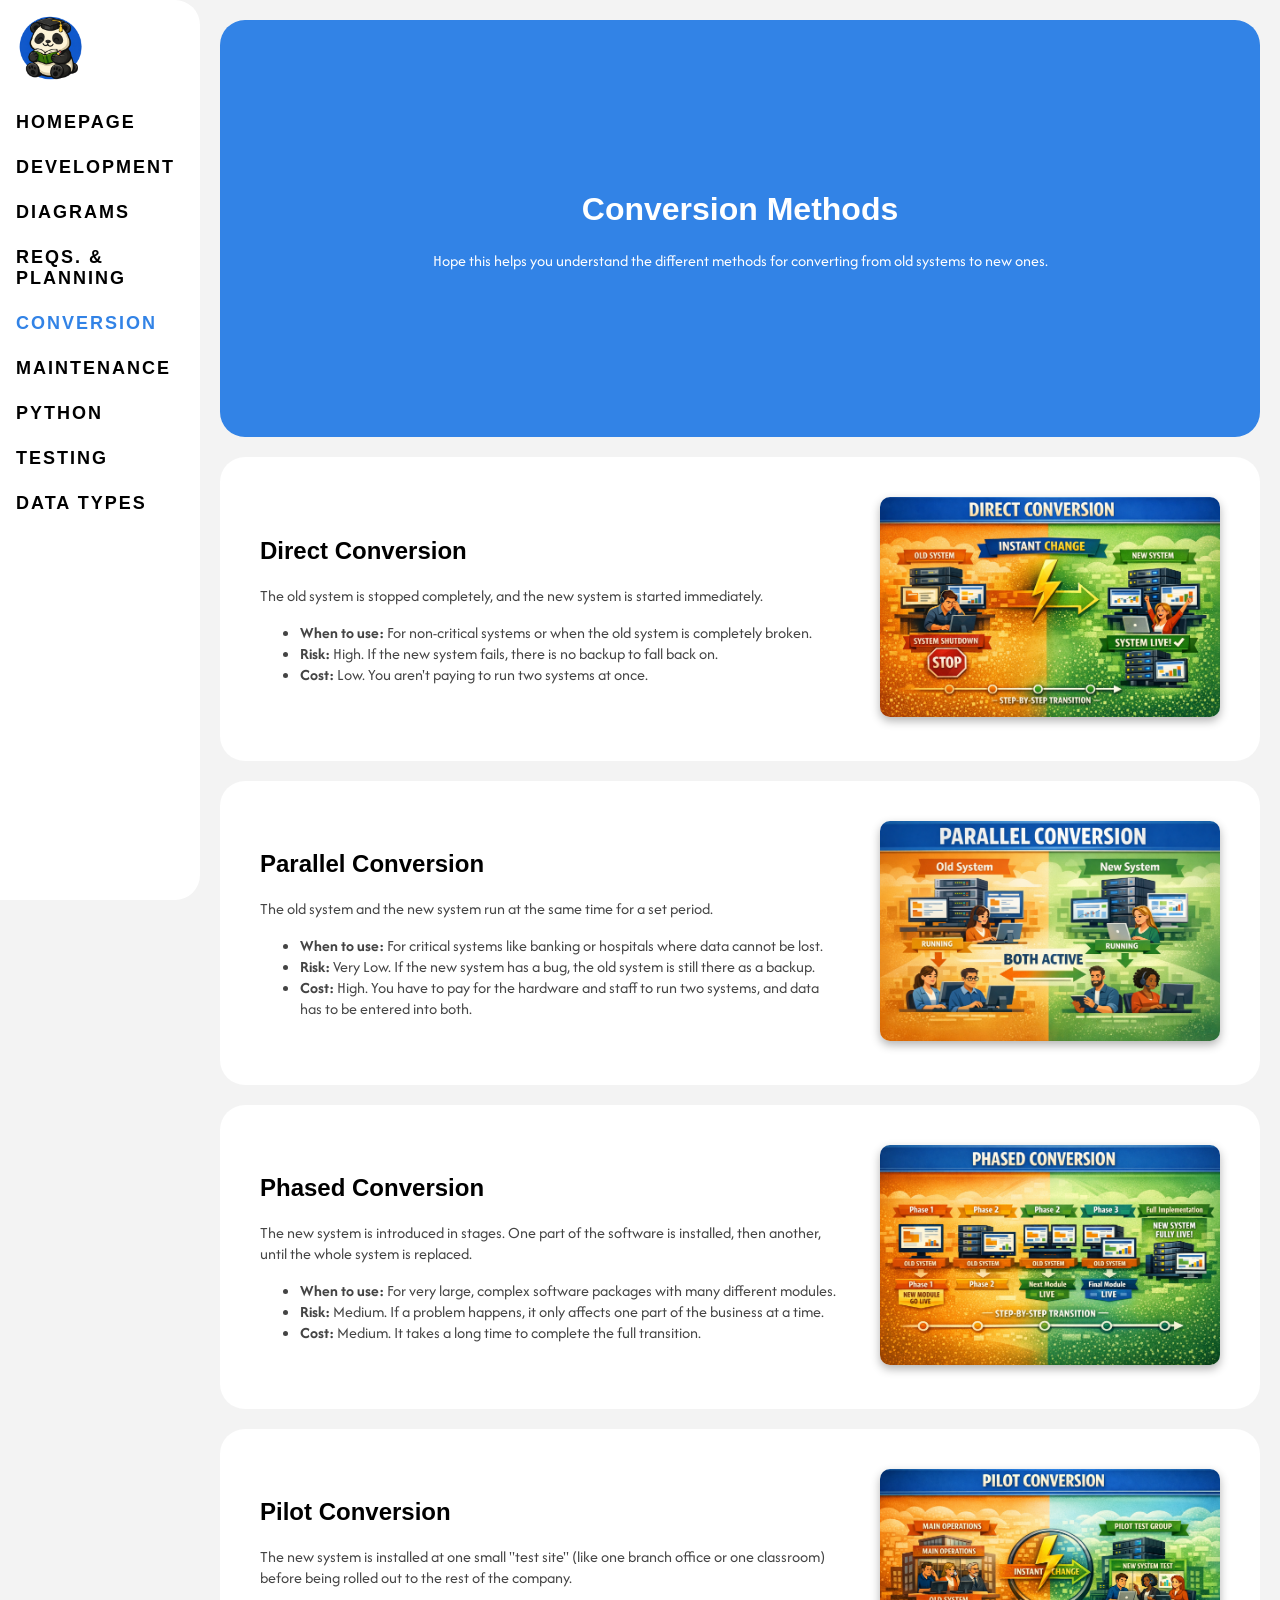
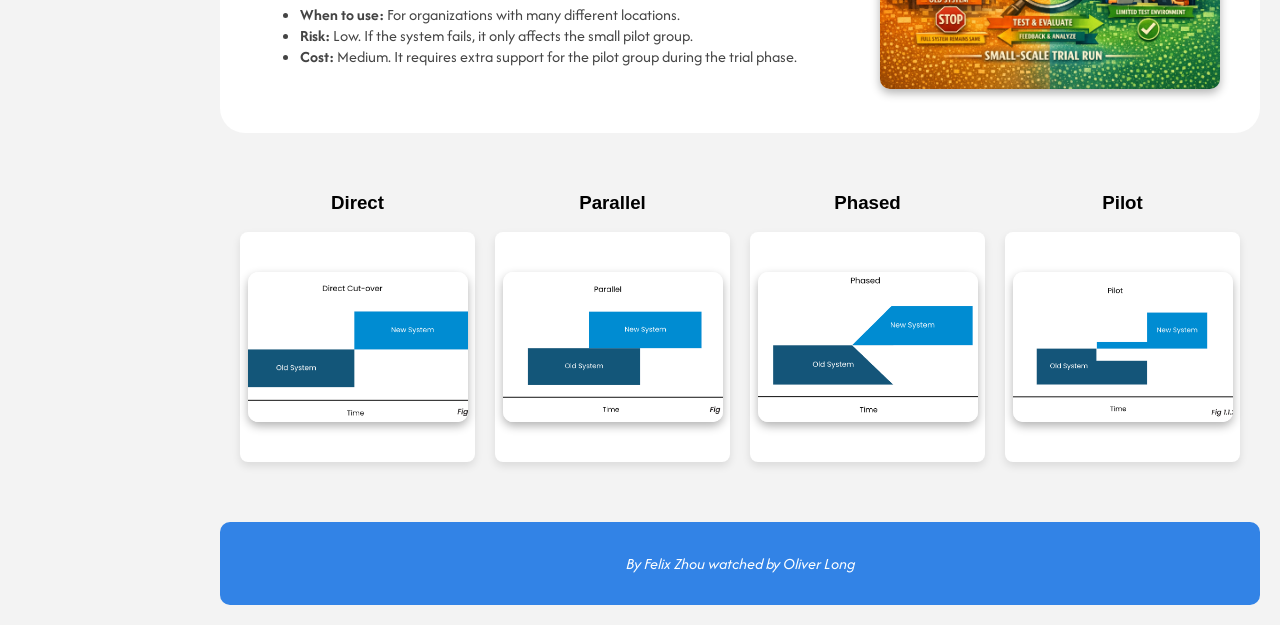
==== Conversion.html @ 69e81ff1 "Initial commit" ====
<!DOCTYPE html>
<html lang="en">
<head>
    <meta charset="UTF-8">
    <meta name="viewport" content="width=device-width, initial-scale=1.0">
    <title>Consersion Methods</title>
    <link rel="stylesheet" href="Stylesheet.css">
    <link href="https://fonts.googleapis.com/css2?family=Afacad:wght@400;700&display=swap" rel="stylesheet">
</head>
<body>
    
    <ul class="sidebar">
        <img src="Images/Study-Panda.png" id="logo" alt="Website Logo">
        <li><a href="Homepage.html"><strong>Homepage</strong></a></li>
        <li><a href="Development.html"><strong>Development</strong></a></li>
        <li><a href="Diagrams.html"><strong>Diagrams</strong></a></li>
        <li><a href="Requirement+projectplanning.html"><strong>Reqs. & Planning</strong></a></li>
        <li><a class="active" href="Conversion.html"><strong>Conversion</strong></a></li>
        <li><a href="Maintenance.html"><strong>Maintenance</strong></a></li>
        <li><a href="Python.html"><strong>Python</strong></a></li>
        <li><a href="Testing.html"><strong>Testing</strong></a></li>
        <li><a href="Data-Types.html"><strong>Data Types</strong></a></li>
    </ul>

    <div class="main-content">
        <header id="header">
            <h1>Conversion Methods</h1>
            <p style="color: white;">Hope this helps you understand the different methods for converting from old systems to new ones.</p>
        </header>

        <section id="Information-section">
        <div class="flex-container">
        <div class="text-content">
            <h2>Direct Conversion</h2>
            <p>The old system is stopped completely, and the new system is started immediately.</p>
            <ul>
                <li><strong>When to use:</strong> For non-critical systems or when the old system is completely broken.</li>
                <li><strong>Risk:</strong> High. If the new system fails, there is no backup to fall back on.</li>
                <li><strong>Cost:</strong> Low. You aren't paying to run two systems at once.</li>
            </ul>
        </div>
        <div class="image-content">
            <img src="Images/Direct.png" id="Conversion-img" alt="Direct Conversion Diagram">
        </div>
        </div>
        </section>      

        <section id="Information-section">
        <div class="flex-container">
        <div class="text-content">
            <h2>Parallel Conversion</h2>
            <p>The old system and the new system run at the same time for a set period.</p>
            <ul>
                <li><strong>When to use:</strong> For critical systems like banking or hospitals where data cannot be lost.</li>
                <li><strong>Risk:</strong> Very Low. If the new system has a bug, the old system is still there as a backup.</li>
                <li><strong>Cost:</strong> High. You have to pay for the hardware and staff to run two systems, and data has to be entered into both.</li>
            </ul>
            </div>
        <div class="image-content">
            <img src="Images/Parallel.png" id="Conversion-img" alt="Parallel Conversion Diagram">
        </div>
        </div>
        </section>

        <section id="Information-section">
        <div class="flex-container">
        <div class="text-content">
            <h2>Phased Conversion</h2>
            <p>The new system is introduced in stages. One part of the software is installed, then another, until the whole system is replaced.</p>
            <ul>
                <li><strong>When to use:</strong> For very large, complex software packages with many different modules.</li>
                <li><strong>Risk:</strong> Medium. If a problem happens, it only affects one part of the business at a time.</li>
                <li><strong>Cost:</strong> Medium. It takes a long time to complete the full transition.</li>
            </ul>
        </div>
        <div class="image-content">
            <img src="Images/Phased.png" id="Conversion-img" alt="Phased Conversion Diagram">
        </div>
        </div>
        </section>

        <section id="Information-section">
        <div class="flex-container">
        <div class="text-content">
            <h2>Pilot Conversion</h2>
            <p>The new system is installed at one small "test site" (like one branch office or one classroom) before being rolled out to the rest of the company.</p>
            <ul>
                <li><strong>When to use:</strong> For organizations with many different locations.</li>
                <li><strong>Risk:</strong> Low. If the system fails, it only affects the small pilot group.</li>
                <li><strong>Cost:</strong> Medium. It requires extra support for the pilot group during the trial phase.</li>
            </ul>
        </div>
        <div class="image-content">
            <img src="Images/Pilot.png" id="Conversion-img" alt="Pilot Conversion Diagram">
        </div>
        </div>
        </section>

        <section id="conversion-diagrams">
        <div class="conversion-wrapper">
        <div class="conversion-item">
            <h3>Direct</h3>
            <div class="white-container">
                <img src="Images/Direct-Diagram.png" id="Conversion2-img" alt="Direct Conversion Diagram">
            </div>
        </div>

        <div class="conversion-item">
            <h3>Parallel</h3>
            <div class="white-container">
                <img src="Images/Parallel-Diagram.png" id="Conversion2-img" alt="Parallel Conversion Diagram">
            </div>
        </div>

        <div class="conversion-item">
            <h3>Phased</h3>
            <div class="white-container">
                <img src="Images/Phased-Diagram.png" id="Conversion2-img"alt="Phased Conversion Diagram">
            </div>
        </div>

        <div class="conversion-item">
            <h3>Pilot</h3>
            <div class="white-container">
                <img src="Images/Pilot-Diagram.png" id="Conversion2-img" alt="Pilot Conversion Diagram">
            </div>
        </div>

    </div>
</section>

        <footer id="footer">
            <p style="color: white;">By Felix Zhou watched by Oliver Long</p>
        </footer>
    </div>

</body>
</html>
---- Stylesheet.css ----
/*General Page*/
body {
    margin: 0;
    font-family: Arial, sans-serif;
    background-color: #f3f3f3;
}

/*2. Fixed Sidebar*/
.sidebar {
    list-style-type: none;
    margin: 0;
    padding: 0;
    width: 200px;
    background-color: #ffffff;
    position: fixed;
    height: 100%;
    overflow: auto;
    border-top-right-radius: 25px;
    border-bottom-right-radius: 25px;
}

#logo {
    display: block;
    width: 40%;
    margin: 10px;
    height: auto;
}

.sidebar li a {
    display: block;
    color: black;
    padding: 12px 16px;
    text-decoration: none;
    transition: 0.2s;
    font-family: "Impact", "Charcoal", sans-serif; 
    font-size: 18px;         
    letter-spacing: 2px;     
    text-transform: uppercase;
}

.sidebar li a.active {
    color: #3283e6;
}

.sidebar li a:hover:not(.active) {
    color: #3283e6;
}

/*3. Main Content Layout*/
.main-content {
    margin-left: 200px;
    padding: 20px;
}

header {
    padding: 150px;
    background-color: #3283e6;
    border-radius: 25px;
    color: white;
    text-align: center;
}
.flex-container {
    display: flex;
    align-items: center;
    justify-content: space-between;
    gap: 40px;
}

.text-content {
    flex: 2; 
}

.image-content {
    flex: 1; 
}

#Information-section {
    background-color: #ffffff; 
    color: #000000;
    margin: 20px 0;
    padding: 40px;
    border-radius: 25px;
}

p {
    color: #444444;
    font-family: 'Afacad';
}

ul {
    color: #444444;
    font-family: 'Afacad';
}

strong {
    font-weight: 800;
}

.conversion-wrapper {
    display: flex;
    justify-content: space-around;
    gap: 20px;
    padding: 20px;
    flex-wrap: wrap;
}

.conversion-item {
    flex: 1;
    min-width: 200px;
    text-align: center;
}

.white-container {
    background-color: white;
    padding: 15px;
    border-radius: 8px;
    box-shadow: 0px 4px 8px rgba(0,0,0,0.1);
    display: flex;
    align-items: center;
    justify-content: center;
    height: 200px;
}

/*4. Media and Gallery*/
#images {
    max-width: 100%;
    height: auto;
    display: block;
    object-fit: contain;
}

#waterfall-img {
    width: 300px;
    height: 220px;
    object-fit: cover;
    border-radius: 10px;
    box-shadow: 0 4px 10px rgba(0, 0, 0, 0.3);
}

#outsourcing-img {
    width: 450px;
    height: 220px;
    object-fit: cover;
    border-radius: 10px;
    box-shadow: 0 4px 10px rgba(0, 0, 0, 0.3);
}

#customisation-img {
    width: 300px;
    height: 220px;
    object-fit: cover;
    border-radius: 10px;
    box-shadow: 0 4px 10px rgba(0, 0, 0, 0.3);
}

#agile-img {
    width: 340px;
    height: 220px;
    object-fit: cover;
    border-radius: 10px;
    box-shadow: 0 4px 10px rgba(0, 0, 0, 0.3);
}

#Diagram-img {
    width: 340px;
    height: 220px;
    object-fit: cover;
    border-radius: 10px;
    box-shadow: 0 4px 10px rgba(0, 0, 0, 0.3);
}

#DDictionary-img {
    width: 360px;
    height: 180px;
    object-fit: cover;
    border-radius: 10px;
    box-shadow: 0 4px 10px rgba(0, 0, 0, 0.3);
}

#Class-img {
    width: 370px;
    height: 300px;
    object-fit: cover;
    border-radius: 10px;
    box-shadow: 0 4px 10px rgba(0, 0, 0, 0.3);
}

#Req-img {
    width: 340px;
    height: 220px;
    object-fit: cover;
    border-radius: 10px;
    box-shadow: 0 4px 10px rgba(0, 0, 0, 0.3);
}

#Function-img {
    width: 400px;
    height: 220px;
    object-fit: cover;
    border-radius: 10px;
    box-shadow: 0 4px 10px rgba(0, 0, 0, 0.3);
}

#Conversion-img {
    width: 340px;
    height: 220px;
    object-fit: cover;
    border-radius: 10px;
    box-shadow: 0 4px 10px rgba(0, 0, 0, 0.3);
}

#Conversion2-img {
    width: 220px;
    height: 150px;
    object-fit: cover;
    border-radius: 10px;
    box-shadow: 0 4px 10px rgba(0, 0, 0, 0.3);
}

#image-gallery img {
    width: 250px;
    height: 150px;
    object-fit: cover;
}

#video-container {
    display: flex;
    justify-content: center;
    margin-top: 40px;
}

#video-container video {
    width: 80%;
    max-width: 600px;
    border-radius: 10px;
    box-shadow: 0 4px 10px rgba(0, 0, 0, 0.3);
    border: 4px solid white;
}

/*5. Footer*/
#footer {
    background-color: #3283e6;
    color: white;
    text-align: center;
    padding: 15px;
    font-style: italic;
    margin-top: 40px;
    border-radius: 10px;
}
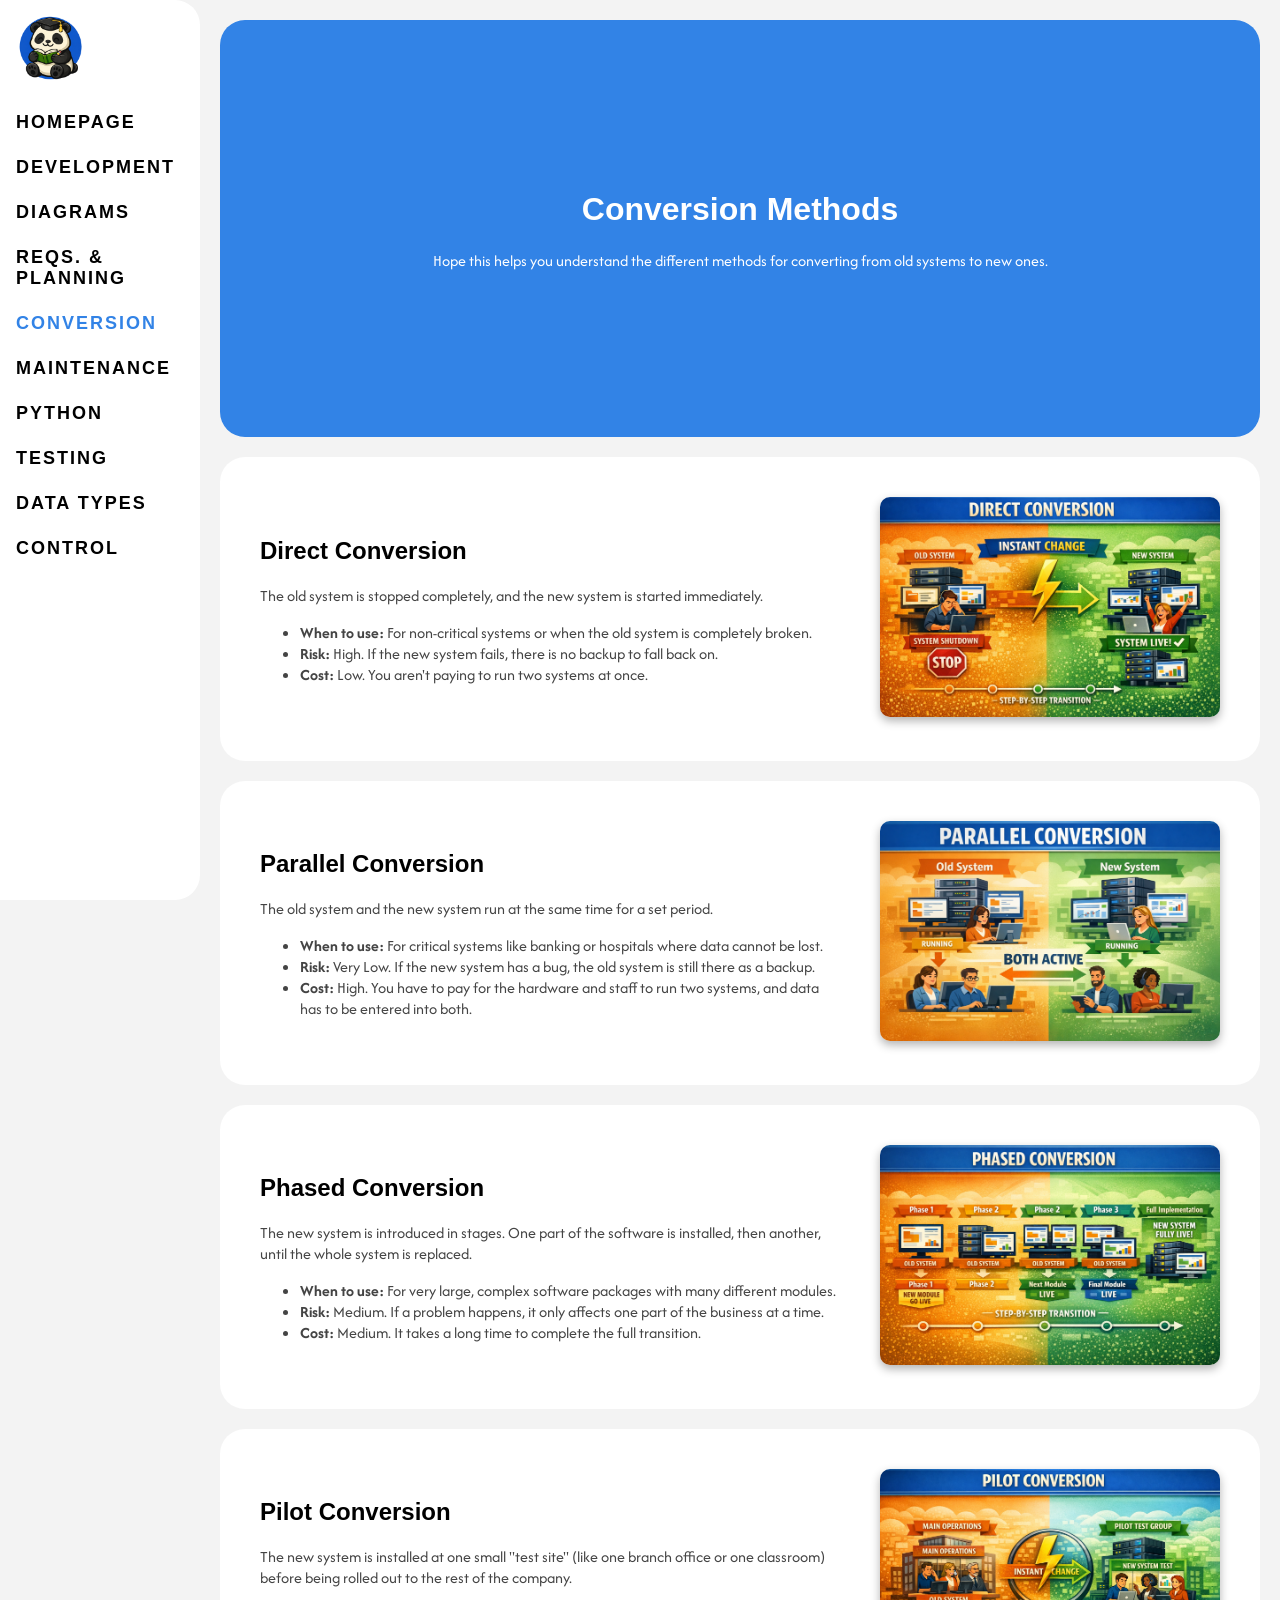
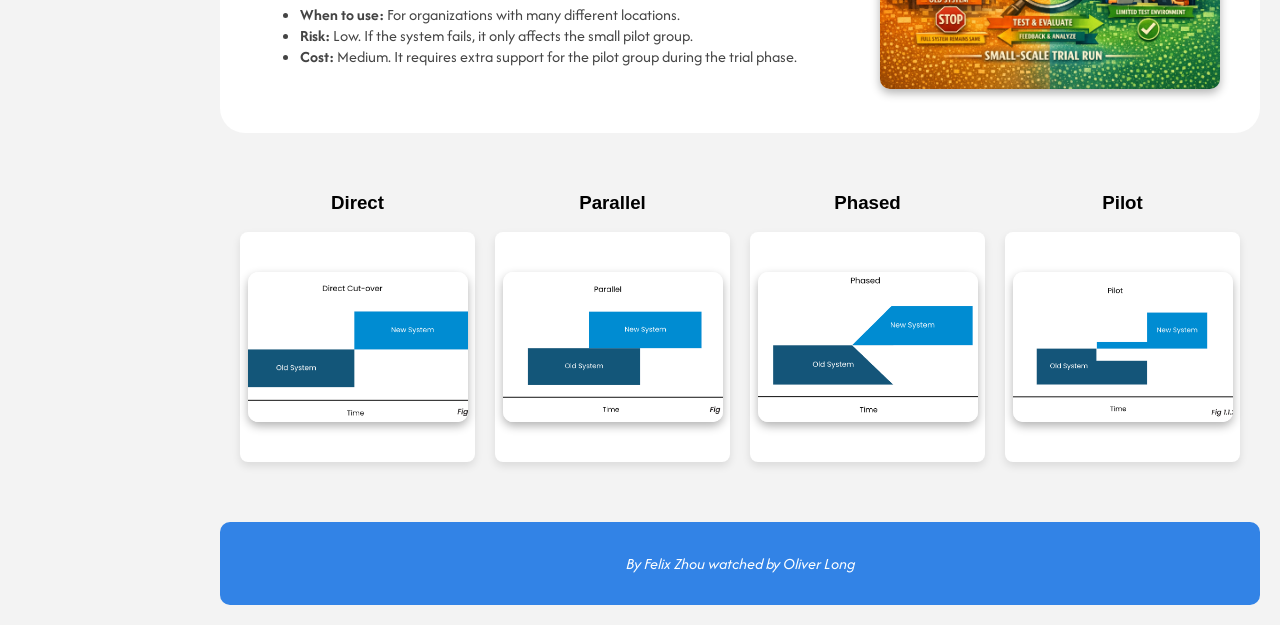
==== commit 8a60e6c5: "Update" ====
--- a/Conversion.html
+++ b/Conversion.html
@@ -11,7 +11,7 @@
     
     <ul class="sidebar">
         <img src="Images/Study-Panda.png" id="logo" alt="Website Logo">
-        <li><a href="Homepage.html"><strong>Homepage</strong></a></li>
+        <li><a href="index.html"><strong>Homepage</strong></a></li>
         <li><a href="Development.html"><strong>Development</strong></a></li>
         <li><a href="Diagrams.html"><strong>Diagrams</strong></a></li>
         <li><a href="Requirement+projectplanning.html"><strong>Reqs. & Planning</strong></a></li>
@@ -20,6 +20,7 @@
         <li><a href="Python.html"><strong>Python</strong></a></li>
         <li><a href="Testing.html"><strong>Testing</strong></a></li>
         <li><a href="Data-Types.html"><strong>Data Types</strong></a></li>
+        <li><a href="Control.html"><strong>Control</strong></a></li>
     </ul>
 
     <div class="main-content">
@@ -97,37 +98,37 @@
         </section>
 
         <section id="conversion-diagrams">
-        <div class="conversion-wrapper">
-        <div class="conversion-item">
+        <div class="boxes-wrapper">
+        <div class="boxes-item">
             <h3>Direct</h3>
             <div class="white-container">
                 <img src="Images/Direct-Diagram.png" id="Conversion2-img" alt="Direct Conversion Diagram">
             </div>
         </div>
 
-        <div class="conversion-item">
+        <div class="boxes-item">
             <h3>Parallel</h3>
             <div class="white-container">
                 <img src="Images/Parallel-Diagram.png" id="Conversion2-img" alt="Parallel Conversion Diagram">
             </div>
         </div>
 
-        <div class="conversion-item">
+        <div class="boxes-item">
             <h3>Phased</h3>
             <div class="white-container">
                 <img src="Images/Phased-Diagram.png" id="Conversion2-img"alt="Phased Conversion Diagram">
             </div>
         </div>
 
-        <div class="conversion-item">
+        <div class="boxes-item">
             <h3>Pilot</h3>
             <div class="white-container">
                 <img src="Images/Pilot-Diagram.png" id="Conversion2-img" alt="Pilot Conversion Diagram">
             </div>
         </div>
 
-    </div>
-</section>
+        </div>
+        </section>
 
         <footer id="footer">
             <p style="color: white;">By Felix Zhou watched by Oliver Long</p>
--- a/Stylesheet.css
+++ b/Stylesheet.css
@@ -96,7 +96,7 @@
     font-weight: 800;
 }
 
-.conversion-wrapper {
+.boxes-wrapper {
     display: flex;
     justify-content: space-around;
     gap: 20px;
@@ -104,7 +104,7 @@
     flex-wrap: wrap;
 }
 
-.conversion-item {
+.boxes-item {
     flex: 1;
     min-width: 200px;
     text-align: center;
@@ -217,24 +217,28 @@
     box-shadow: 0 4px 10px rgba(0, 0, 0, 0.3);
 }
 
-#image-gallery img {
+#Tall-img {
+    width: 340px;
+    height: 500px;
+    object-fit: cover;
+    border-radius: 10px;
+    box-shadow: 0 4px 10px rgba(0, 0, 0, 0.3);
+}
+
+#Very-Tall-img {
     width: 250px;
-    height: 150px;
-    object-fit: cover;
-}
-
-#video-container {
-    display: flex;
-    justify-content: center;
-    margin-top: 40px;
-}
-
-#video-container video {
-    width: 80%;
-    max-width: 600px;
-    border-radius: 10px;
-    box-shadow: 0 4px 10px rgba(0, 0, 0, 0.3);
-    border: 4px solid white;
+    height: 400px;
+    object-fit: cover;
+    border-radius: 10px;
+    box-shadow: 0 4px 10px rgba(0, 0, 0, 0.3);
+}
+
+#Wide-img {
+    width: 600px;
+    height: 200px;
+    object-fit: cover;
+    border-radius: 10px;
+    box-shadow: 0 4px 10px rgba(0, 0, 0, 0.3);
 }
 
 /*5. Footer*/
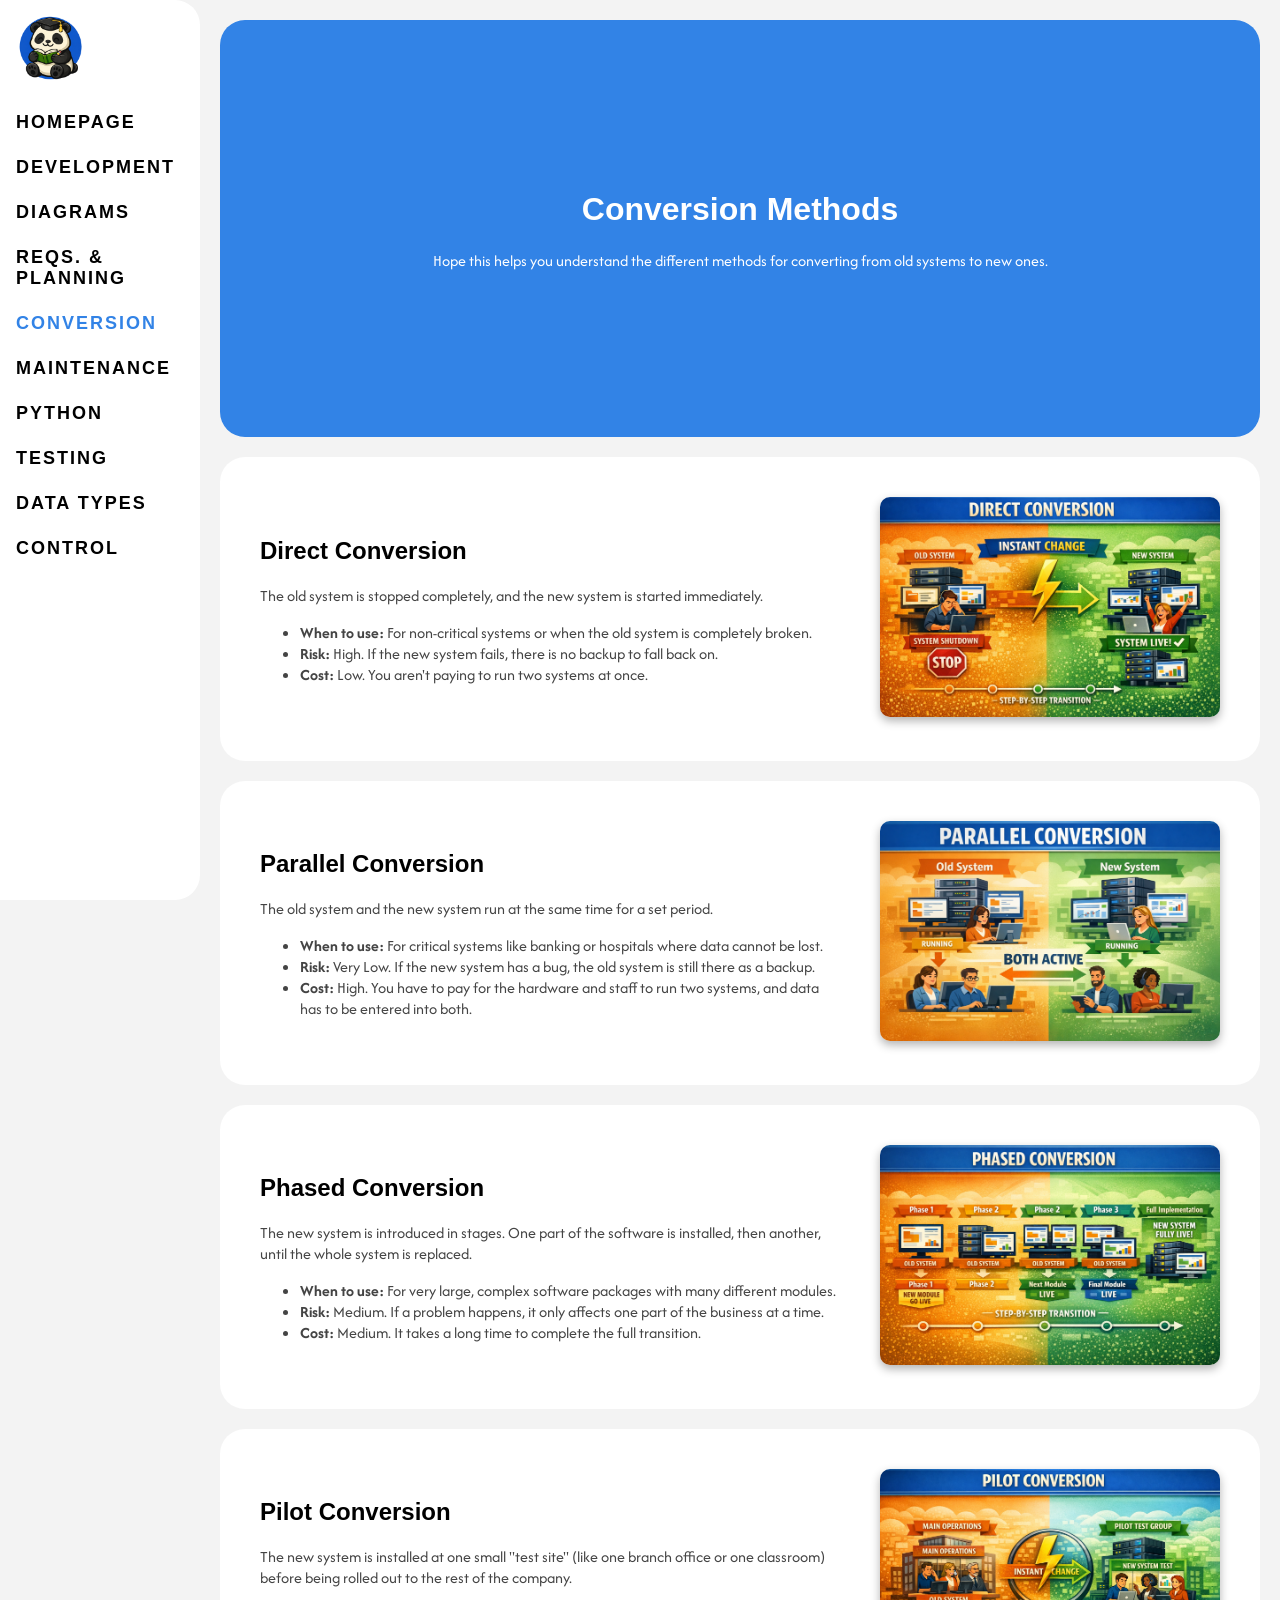
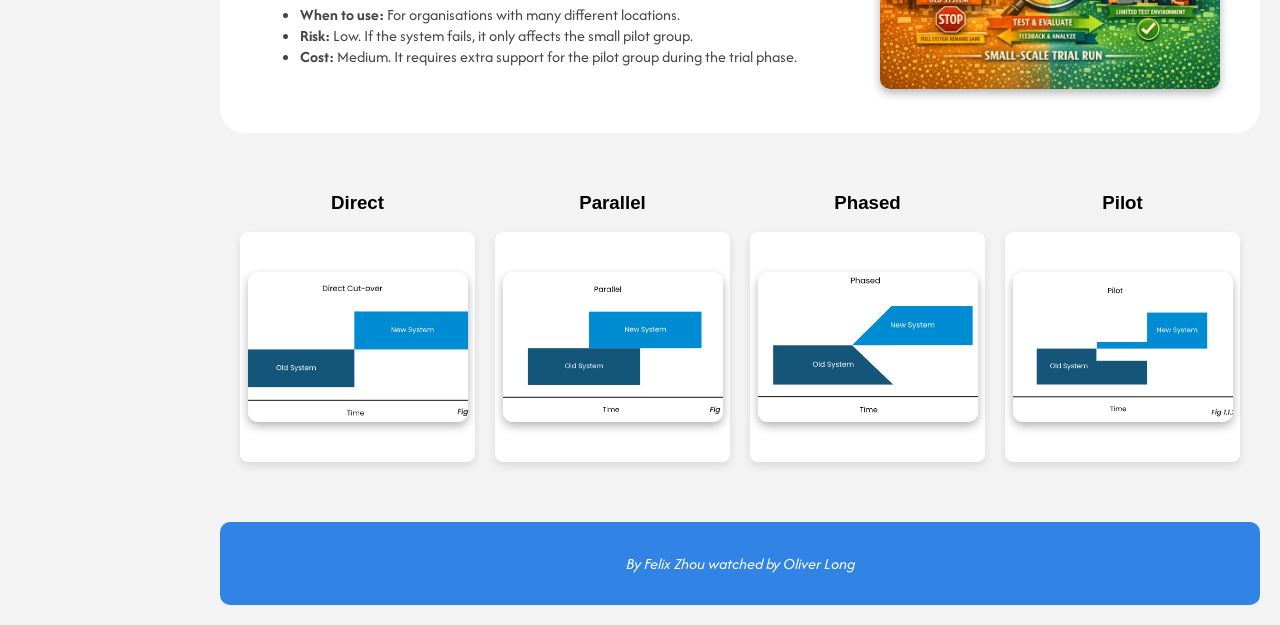
==== commit 0eabe0b7: "Update Final" ====
--- a/Conversion.html
+++ b/Conversion.html
@@ -86,7 +86,7 @@
             <h2>Pilot Conversion</h2>
             <p>The new system is installed at one small "test site" (like one branch office or one classroom) before being rolled out to the rest of the company.</p>
             <ul>
-                <li><strong>When to use:</strong> For organizations with many different locations.</li>
+                <li><strong>When to use:</strong> For organisations with many different locations.</li>
                 <li><strong>Risk:</strong> Low. If the system fails, it only affects the small pilot group.</li>
                 <li><strong>Cost:</strong> Medium. It requires extra support for the pilot group during the trial phase.</li>
             </ul>
